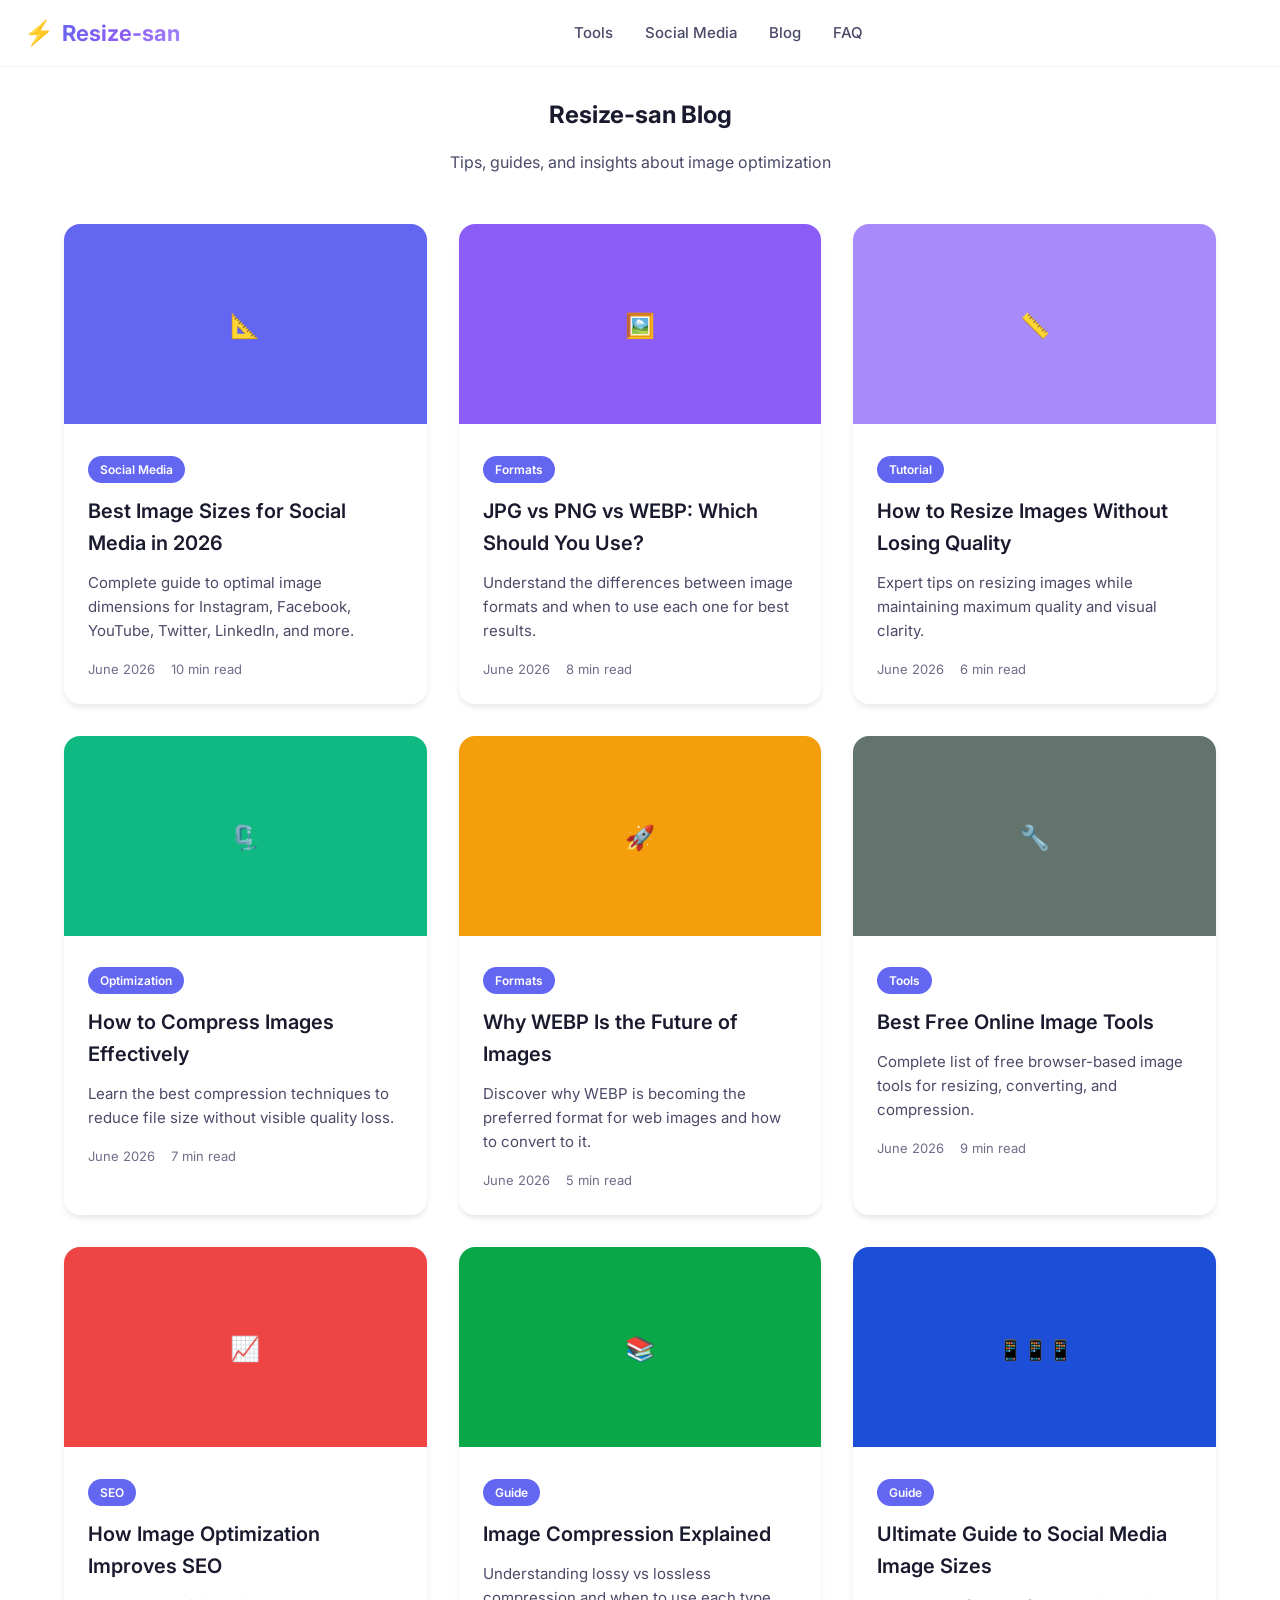
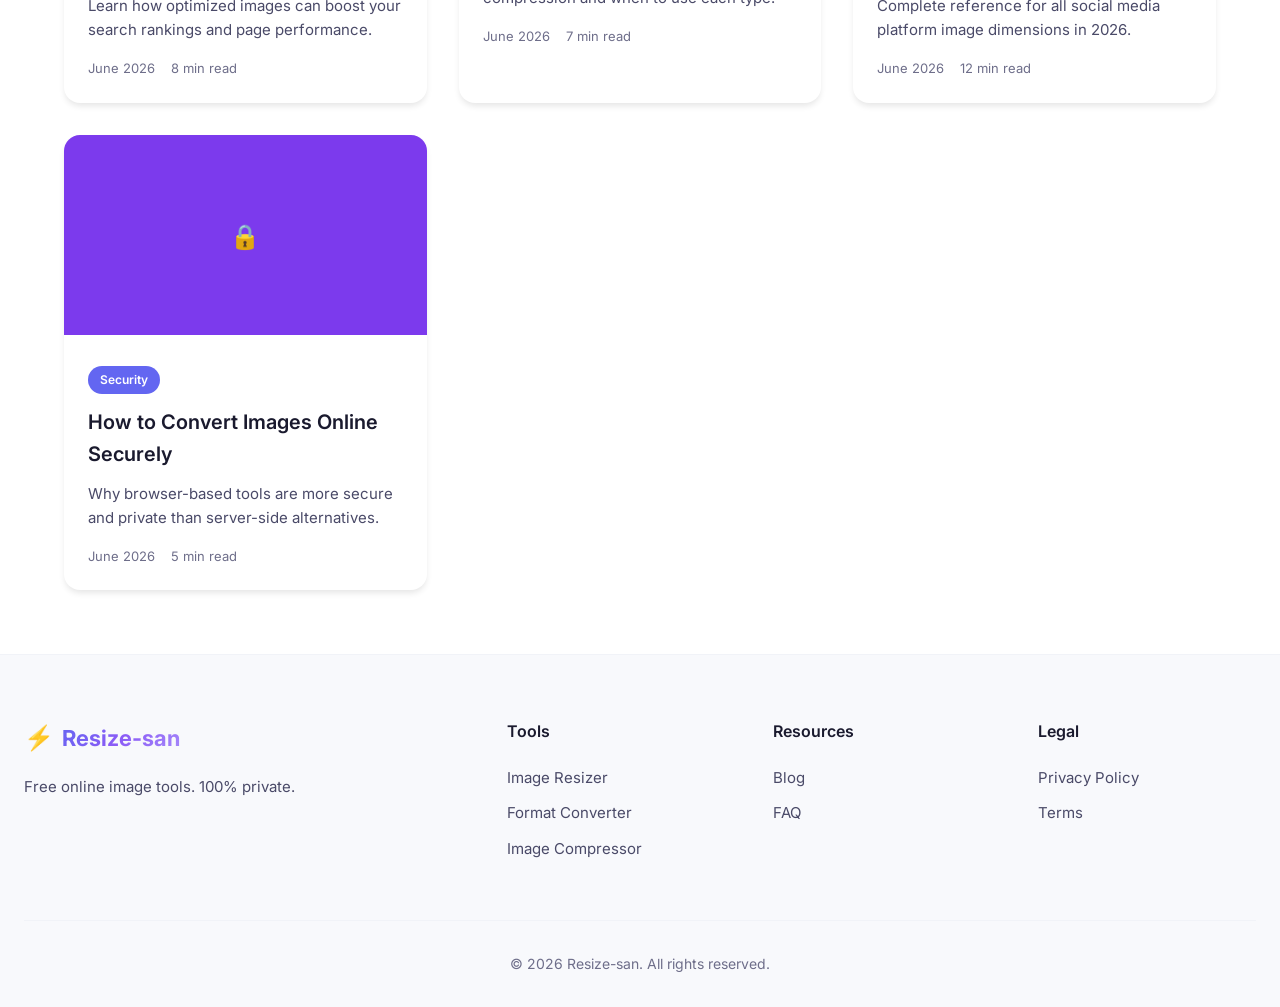
==== blog/index.html @ 89a2bc6f "Initial commit - Resize-san v1.0 Free browser-based image resizer, converter, and compressor. 100% p" ====
<!DOCTYPE html>
<html lang="en">
<head>
    <meta charset="UTF-8">
    <meta name="viewport" content="width=device-width, initial-scale=1.0">
    <meta name="description" content="Resize-san Blog - Tips, guides, and insights about image optimization, resizing, and compression.">
    <meta name="keywords" content="image resizer, image optimization, image compression, social media sizes, image formats">
    <title>Blog - Resize-san</title>
    <link rel="canonical" href="https://resize-san.github.io/blog/">
    <link rel="preconnect" href="https://fonts.googleapis.com">
    <link rel="preconnect" href="https://fonts.gstatic.com" crossorigin>
    <link href="https://fonts.googleapis.com/css2?family=Inter:wght@300;400;500;600;700&family=Space+Grotesk:wght@400;500;600;700&display=swap" rel="stylesheet">
    <link rel="stylesheet" href="../css/styles.css">
    <style>
        .blog-header { padding: 6rem 0 3rem; text-align: center; }
        .blog-grid { display: grid; grid-template-columns: repeat(auto-fit, minmax(300px, 1fr)); gap: 2rem; max-width: 1200px; margin: 0 auto; padding: 0 1.5rem 4rem; }
        .blog-card { background: var(--bg-card); border-radius: var(--radius-lg); overflow: hidden; box-shadow: var(--shadow-md); transition: transform var(--transition-normal); }
        .blog-card:hover { transform: translateY(-8px); }
        .blog-card-image { width: 100%; height: 200px; object-fit: cover; }
        .blog-card-content { padding: 1.5rem; }
        .blog-card-category { display: inline-block; padding: 0.25rem 0.75rem; font-size: 0.75rem; font-weight: 600; background: var(--accent-primary); color: white; border-radius: var(--radius-xl); margin-bottom: 0.75rem; }
        .blog-card h3 { font-size: 1.25rem; font-weight: 600; margin-bottom: 0.75rem; }
        .blog-card p { color: var(--text-secondary); font-size: 0.9375rem; line-height: 1.6; }
        .blog-card-meta { display: flex; gap: 1rem; font-size: 0.8125rem; color: var(--text-tertiary); margin-top: 1rem; }
    </style>
</head>
<body>
    <header class="header" id="header">
        <div class="header-container">
            <a href="../" class="logo">
                <span class="logo-icon">⚡</span>
                <span class="logo-text">Resize-san</span>
            </a>
            <nav class="nav" id="nav">
                <ul class="nav-list">
                    <li><a href="../#tools" class="nav-link">Tools</a></li>
                    <li><a href="../#social-presets" class="nav-link">Social Media</a></li>
                    <li><a href="../blog/" class="nav-link">Blog</a></li>
                    <li><a href="../faq/" class="nav-link">FAQ</a></li>
                </ul>
            </nav>
            <div class="header-actions">
                <button class="mobile-menu-btn" id="mobileMenuBtn"><span></span><span></span><span></span></button>
            </div>
        </div>
    </header>

    <main>
        <section class="blog-header">
            <div class="section-container">
                <h1>Resize-san Blog</h1>
                <p style="color: var(--text-secondary); margin-top: 1rem;">Tips, guides, and insights about image optimization</p>
            </div>
        </section>

        <div class="blog-grid">
            <article class="blog-card">
                <img src="data:image/svg+xml,%3Csvg xmlns='http://www.w3.org/2000/svg' viewBox='0 0 400 200'%3E%3Crect fill='%236366f1' width='400' height='200'/%3E%3Ctext fill='white' font-family='sans-serif' font-size='24' x='50%25' y='55%25' text-anchor='middle'%3E📐%3C/text%3E%3C/svg%3E" alt="Social Media Sizes" class="blog-card-image">
                <div class="blog-card-content">
                    <span class="blog-card-category">Social Media</span>
                    <h3>Best Image Sizes for Social Media in 2026</h3>
                    <p>Complete guide to optimal image dimensions for Instagram, Facebook, YouTube, Twitter, LinkedIn, and more.</p>
                    <div class="blog-card-meta">
                        <span>June 2026</span>
                        <span>10 min read</span>
                    </div>
                </div>
            </article>

            <article class="blog-card">
                <img src="data:image/svg+xml,%3Csvg xmlns='http://www.w3.org/2000/svg' viewBox='0 0 400 200'%3E%3Crect fill='%238b5cf6' width='400' height='200'/%3E%3Ctext fill='white' font-family='sans-serif' font-size='24' x='50%25' y='55%25' text-anchor='middle'%3E🖼️%3C/text%3E%3C/svg%3E" alt="Image Formats" class="blog-card-image">
                <div class="blog-card-content">
                    <span class="blog-card-category">Formats</span>
                    <h3>JPG vs PNG vs WEBP: Which Should You Use?</h3>
                    <p>Understand the differences between image formats and when to use each one for best results.</p>
                    <div class="blog-card-meta">
                        <span>June 2026</span>
                        <span>8 min read</span>
                    </div>
                </div>
            </article>

            <article class="blog-card">
                <img src="data:image/svg+xml,%3Csvg xmlns='http://www.w3.org/2000/svg' viewBox='0 0 400 200'%3E%3Crect fill='%23a78bfa' width='400' height='200'/%3E%3Ctext fill='white' font-family='sans-serif' font-size='24' x='50%25' y='55%25' text-anchor='middle'%3E📏%3C/text%3E%3C/svg%3E" alt="Resize Images" class="blog-card-image">
                <div class="blog-card-content">
                    <span class="blog-card-category">Tutorial</span>
                    <h3>How to Resize Images Without Losing Quality</h3>
                    <p>Expert tips on resizing images while maintaining maximum quality and visual clarity.</p>
                    <div class="blog-card-meta">
                        <span>June 2026</span>
                        <span>6 min read</span>
                    </div>
                </div>
            </article>

            <article class="blog-card">
                <img src="data:image/svg+xml,%3Csvg xmlns='http://www.w3.org/2000/svg' viewBox='0 0 400 200'%3E%3Crect fill='%2310b981' width='400' height='200'/%3E%3Ctext fill='white' font-family='sans-serif' font-size='24' x='50%25' y='55%25' text-anchor='middle'%3E🗜️%3C/text%3E%3C/svg%3E" alt="Compress Images" class="blog-card-image">
                <div class="blog-card-content">
                    <span class="blog-card-category">Optimization</span>
                    <h3>How to Compress Images Effectively</h3>
                    <p>Learn the best compression techniques to reduce file size without visible quality loss.</p>
                    <div class="blog-card-meta">
                        <span>June 2026</span>
                        <span>7 min read</span>
                    </div>
                </div>
            </article>

            <article class="blog-card">
                <img src="data:image/svg+xml,%3Csvg xmlns='http://www.w3.org/2000/svg' viewBox='0 0 400 200'%3E%3Crect fill='%23f59e0b' width='400' height='200'/%3E%3Ctext fill='white' font-family='sans-serif' font-size='24' x='50%25' y='55%25' text-anchor='middle'%3E🚀%3C/text%3E%3C/svg%3E" alt="WEBP Format" class="blog-card-image">
                <div class="blog-card-content">
                    <span class="blog-card-category">Formats</span>
                    <h3>Why WEBP Is the Future of Images</h3>
                    <p>Discover why WEBP is becoming the preferred format for web images and how to convert to it.</p>
                    <div class="blog-card-meta">
                        <span>June 2026</span>
                        <span>5 min read</span>
                    </div>
                </div>
            </article>

            <article class="blog-card">
                <img src="data:image/svg+xml,%3Csvg xmlns='http://www.w3.org/2000/svg' viewBox='0 0 400 200'%3E%3Crect fill='%2363746f' width='400' height='200'/%3E%3Ctext fill='white' font-family='sans-serif' font-size='24' x='50%25' y='55%25' text-anchor='middle'%3E🔧%3C/text%3E%3C/svg%3E" alt="Online Tools" class="blog-card-image">
                <div class="blog-card-content">
                    <span class="blog-card-category">Tools</span>
                    <h3>Best Free Online Image Tools</h3>
                    <p>Complete list of free browser-based image tools for resizing, converting, and compression.</p>
                    <div class="blog-card-meta">
                        <span>June 2026</span>
                        <span>9 min read</span>
                    </div>
                </div>
            </article>

            <article class="blog-card">
                <img src="data:image/svg+xml,%3Csvg xmlns='http://www.w3.org/2000/svg' viewBox='0 0 400 200'%3E%3Crect fill='%23ef4444' width='400' height='200'/%3E%3Ctext fill='white' font-family='sans-serif' font-size='24' x='50%25' y='55%25' text-anchor='middle'%3E📈%3C/text%3E%3C/svg%3E" alt="SEO" class="blog-card-image">
                <div class="blog-card-content">
                    <span class="blog-card-category">SEO</span>
                    <h3>How Image Optimization Improves SEO</h3>
                    <p>Learn how optimized images can boost your search rankings and page performance.</p>
                    <div class="blog-card-meta">
                        <span>June 2026</span>
                        <span>8 min read</span>
                    </div>
                </div>
            </article>

            <article class="blog-card">
                <img src="data:image/svg+xml,%3Csvg xmlns='http://www.w3.org/2000/svg' viewBox='0 0 400 200'%3E%3Crect fill='%230aa749' width='400' height='200'/%3E%3Ctext fill='white' font-family='sans-serif' font-size='24' x='50%25' y='55%25' text-anchor='middle'%3E📚%3C/text%3E%3C/svg%3E" alt="Compression" class="blog-card-image">
                <div class="blog-card-content">
                    <span class="blog-card-category">Guide</span>
                    <h3>Image Compression Explained</h3>
                    <p>Understanding lossy vs lossless compression and when to use each type.</p>
                    <div class="blog-card-meta">
                        <span>June 2026</span>
                        <span>7 min read</span>
                    </div>
                </div>
            </article>

            <article class="blog-card">
                <img src="data:image/svg+xml,%3Csvg xmlns='http://www.w3.org/2000/svg' viewBox='0 0 400 200'%3E%3Crect fill='%231d4ed8' width='400' height='200'/%3E%3Ctext fill='white' font-family='sans-serif' font-size='20' x='50%25' y='55%25' text-anchor='middle'%3E📱📱📱%3C/text%3E%3C/svg%3E" alt="Social Media" class="blog-card-image">
                <div class="blog-card-content">
                    <span class="blog-card-category">Guide</span>
                    <h3>Ultimate Guide to Social Media Image Sizes</h3>
                    <p>Complete reference for all social media platform image dimensions in 2026.</p>
                    <div class="blog-card-meta">
                        <span>June 2026</span>
                        <span>12 min read</span>
                    </div>
                </div>
            </article>

            <article class="blog-card">
                <img src="data:image/svg+xml,%3Csvg xmlns='http://www.w3.org/2000/svg' viewBox='0 0 400 200'%3E%3Crect fill='%237c3aed' width='400' height='200'/%3E%3Ctext fill='white' font-family='sans-serif' font-size='24' x='50%25' y='55%25' text-anchor='middle'%3E🔒%3C/text%3E%3C/svg%3E" alt="Online Security" class="blog-card-image">
                <div class="blog-card-content">
                    <span class="blog-card-category">Security</span>
                    <h3>How to Convert Images Online Securely</h3>
                    <p>Why browser-based tools are more secure and private than server-side alternatives.</p>
                    <div class="blog-card-meta">
                        <span>June 2026</span>
                        <span>5 min read</span>
                    </div>
                </div>
            </article>
        </div>
    </main>

    <footer class="footer">
        <div class="footer-container">
            <div class="footer-grid">
                <div class="footer-brand">
                    <a href="../" class="logo"><span class="logo-icon">⚡</span><span class="logo-text">Resize-san</span></a>
                    <p>Free online image tools. 100% private.</p>
                </div>
                <div class="footer-links">
                    <h4>Tools</h4>
                    <ul>
                        <li><a href="../#tools">Image Resizer</a></li>
                        <li><a href="../#tools">Format Converter</a></li>
                        <li><a href="../#tools">Image Compressor</a></li>
                    </ul>
                </div>
                <div class="footer-links">
                    <h4>Resources</h4>
                    <ul>
                        <li><a href="../blog/">Blog</a></li>
                        <li><a href="../faq/">FAQ</a></li>
                    </ul>
                </div>
                <div class="footer-links">
                    <h4>Legal</h4>
                    <ul>
                        <li><a href="#">Privacy Policy</a></li>
                        <li><a href="#">Terms</a></li>
                    </ul>
                </div>
            </div>
            <div class="footer-bottom">
                <p>&copy; 2026 Resize-san. All rights reserved.</p>
            </div>
        </div>
    </footer>

    <script src="../js/app.js"></script>
</body>
</html>
---- css/styles.css ----
/* =====================================================
   Resize-san - Premium CSS Styles
   ===================================================== */

/* CSS Custom Properties */
:root {
    /* Colors - Light Mode */
    --bg-primary: #ffffff;
    --bg-secondary: #f8f9fc;
    --bg-tertiary: #f1f3f8;
    --bg-card: #ffffff;
    --bg-glass: rgba(255, 255, 255, 0.85);
    --text-primary: #1a1a2e;
    --text-secondary: #4a4a68;
    --text-tertiary: #6e6e8a;
    --accent-primary: #6366f1;
    --accent-secondary: #8b5cf6;
    --accent-tertiary: #a78bfa;
    --accent-gradient: linear-gradient(135deg, #6366f1 0%, #8b5cf6 50%, #a78bfa 100%);
    --success: #10b981;
    --warning: #f59e0b;
    --error: #ef4444;
    --border-color: #e5e7eb;
    --border-light: #f1f3f8;
    --shadow-sm: 0 1px 2px rgba(0, 0, 0, 0.05);
    --shadow-md: 0 4px 6px -1px rgba(0, 0, 0, 0.1);
    --shadow-lg: 0 10px 15px -3px rgba(0, 0, 0, 0.1);
    --shadow-xl: 0 20px 25px -5px rgba(0, 0, 0, 0.1);
    --shadow-glow: 0 0 40px rgba(99, 102, 241, 0.3);
    --radius-sm: 6px;
    --radius-md: 10px;
    --radius-lg: 16px;
    --radius-xl: 24px;
    --transition-fast: 0.15s ease;
    --transition-normal: 0.3s ease;
    --transition-slow: 0.5s ease;
}

/* Dark Mode */
[data-theme="dark"] {
    --bg-primary: #0a0a0f;
    --bg-secondary: #12121a;
    --bg-tertiary: #1a1a24;
    --bg-card: #16161f;
    --bg-glass: rgba(22, 22, 31, 0.9);
    --text-primary: #f1f1f7;
    --text-secondary: #a1a1b8;
    --text-tertiary: #6e6e8a;
    --border-color: #2a2a3a;
    --border-light: #1a1a24;
    --shadow-sm: 0 1px 2px rgba(0, 0, 0, 0.3);
    --shadow-md: 0 4px 6px -1px rgba(0, 0, 0, 0.4);
    --shadow-lg: 0 10px 15px -3px rgba(0, 0, 0, 0.5);
}

/* Reset & Base */
*, *::before, *::after {
    box-sizing: border-box;
    margin: 0;
    padding: 0;
}

html {
    scroll-behavior: smooth;
}

body {
    font-family: 'Inter', -apple-system, BlinkMacSystemFont, 'Segoe UI', sans-serif;
    background: var(--bg-primary);
    color: var(--text-primary);
    line-height: 1.6;
    font-size: 16px;
    -webkit-font-smoothing: antialiased;
    -moz-osx-font-smoothing: grayscale;
    overflow-x: hidden;
}

a {
    color: var(--accent-primary);
    text-decoration: none;
    transition: color var(--transition-fast);
}

a:hover {
    color: var(--accent-secondary);
}

img {
    max-width: 100%;
    height: auto;
}

button {
    font-family: inherit;
    cursor: pointer;
    border: none;
    background: none;
}

/* =====================================================
   Header & Navigation
   ===================================================== */

.header {
    position: fixed;
    top: 0;
    left: 0;
    right: 0;
    z-index: 1000;
    background: var(--bg-glass);
    backdrop-filter: blur(20px);
    -webkit-backdrop-filter: blur(20px);
    border-bottom: 1px solid var(--border-light);
    transition: all var(--transition-normal);
}

.header.scrolled {
    background: var(--bg-primary);
    box-shadow: var(--shadow-md);
}

.header-container {
    max-width: 1280px;
    margin: 0 auto;
    padding: 0.875rem 1.5rem;
    display: flex;
    align-items: center;
    justify-content: space-between;
    gap: 2rem;
}

.logo {
    display: flex;
    align-items: center;
    gap: 0.5rem;
    font-weight: 700;
    font-size: 1.375rem;
    color: var(--text-primary);
    text-decoration: none;
}

.logo-icon {
    font-size: 1.5rem;
}

.logo-text {
    background: var(--accent-gradient);
    -webkit-background-clip: text;
    -webkit-text-fill-color: transparent;
    background-clip: text;
}

.nav-list {
    display: flex;
    gap: 2rem;
    list-style: none;
}

.nav-link {
    color: var(--text-secondary);
    font-weight: 500;
    font-size: 0.9375rem;
    padding: 0.5rem 0;
    position: relative;
    transition: color var(--transition-fast);
}

.nav-link::after {
    content: '';
    position: absolute;
    bottom: 0;
    left: 0;
    width: 0;
    height: 2px;
    background: var(--accent-gradient);
    transition: width var(--transition-normal);
}

.nav-link:hover {
    color: var(--text-primary);
}

.nav-link:hover::after {
    width: 100%;
}

.header-actions {
    display: flex;
    align-items: center;
    gap: 0.75rem;
}

.theme-toggle {
    width: 40px;
    height: 40px;
    border-radius: var(--radius-md);
    background: var(--bg-tertiary);
    display: flex;
    align-items: center;
    justify-content: center;
    font-size: 1.125rem;
    transition: all var(--transition-fast);
}

.theme-toggle:hover {
    background: var(--bg-secondary);
    transform: rotate(15deg);
}

.mobile-menu-btn {
    display: none;
    flex-direction: column;
    gap: 5px;
    width: 40px;
    height: 40px;
    background: var(--bg-tertiary);
    border-radius: var(--radius-md);
    padding: 10px;
}

.mobile-menu-btn span {
    display: block;
    width: 100%;
    height: 2px;
    background: var(--text-primary);
    border-radius: 2px;
    transition: all var(--transition-fast);
}

.mobile-menu-btn.active span:nth-child(1) {
    transform: rotate(45deg) translate(5px, 5px);
}

.mobile-menu-btn.active span:nth-child(2) {
    opacity: 0;
}

.mobile-menu-btn.active span:nth-child(3) {
    transform: rotate(-45deg) translate(5px, -5px);
}

/* =====================================================
   Hero Section
   ===================================================== */

.hero {
    position: relative;
    min-height: 100vh;
    display: flex;
    align-items: center;
    justify-content: center;
    padding: 7rem 1.5rem 4rem;
    overflow: hidden;
}

.hero-bg {
    position: absolute;
    inset: 0;
    z-index: -1;
}

.hero-gradient {
    position: absolute;
    inset: 0;
    background:
        radial-gradient(ellipse 80% 50% at 50% -20%, rgba(99, 102, 241, 0.15) 0%, transparent 50%),
        radial-gradient(ellipse 60% 40% at 80% 60%, rgba(139, 92, 246, 0.1) 0%, transparent 40%),
        radial-gradient(ellipse 50% 30% at 20% 80%, rgba(167, 139, 250, 0.08) 0%, transparent 30%);
}

.hero-pattern {
    position: absolute;
    inset: 0;
    background-image:
        radial-gradient(circle at 1px 1px, var(--border-color) 1px, transparent 1px);
    background-size: 40px 40px;
    opacity: 0.5;
}

.hero-content {
    max-width: 800px;
    text-align: center;
}

.hero-title {
    font-family: 'Space Grotesk', sans-serif;
    font-size: clamp(2.5rem, 6vw, 4rem);
    font-weight: 700;
    line-height: 1.1;
    margin-bottom: 1.5rem;
    letter-spacing: -0.02em;
}

.gradient-text {
    background: var(--accent-gradient);
    -webkit-background-clip: text;
    -webkit-text-fill-color: transparent;
    background-clip: text;
}

.hero-subtitle {
    font-size: 1.25rem;
    color: var(--text-secondary);
    margin-bottom: 2.5rem;
    max-width: 600px;
    margin-left: auto;
    margin-right: auto;
}

.hero-stats {
    display: flex;
    justify-content: center;
    gap: 3rem;
    margin-bottom: 2rem;
}

.stat-item {
    display: flex;
    flex-direction: column;
    align-items: center;
}

.stat-number {
    font-family: 'Space Grotesk', sans-serif;
    font-size: 1.75rem;
    font-weight: 700;
    color: var(--accent-primary);
}

.stat-label {
    font-size: 0.875rem;
    color: var(--text-tertiary);
}

.trust-signals {
    display: flex;
    justify-content: center;
    gap: 1.5rem;
    flex-wrap: wrap;
}

.trust-item {
    display: flex;
    align-items: center;
    gap: 0.375rem;
    font-size: 0.875rem;
    color: var(--text-secondary);
    padding: 0.5rem 1rem;
    background: var(--bg-secondary);
    border-radius: var(--radius-xl);
    border: 1px solid var(--border-light);
}

/* =====================================================
   Ad Containers
   ===================================================== */

.ad-container {
    max-width: 1280px;
    margin: 0 auto;
    padding: 1rem 1.5rem;
    text-align: center;
}

.ad-banner {
    min-height: 90px;
    background: var(--bg-secondary);
    border-radius: var(--radius-md);
}

/* =====================================================
   Sections
   ===================================================== */

.section-container {
    max-width: 1280px;
    margin: 0 auto;
    padding: 0 1.5rem;
}

.section-header {
    text-align: center;
    margin-bottom: 3rem;
}

.section-title {
    font-family: 'Space Grotesk', sans-serif;
    font-size: clamp(1.75rem, 4vw, 2.5rem);
    font-weight: 700;
    margin-bottom: 0.75rem;
    letter-spacing: -0.02em;
}

.section-subtitle {
    font-size: 1.125rem;
    color: var(--text-secondary);
}

/* =====================================================
   Tools Section
   ===================================================== */

.tools-section {
    padding: 5rem 0;
    background: var(--bg-secondary);
}

.tools-tabs {
    display: flex;
    justify-content: center;
    gap: 0.5rem;
    margin-bottom: 2rem;
    padding: 0.25rem;
    background: var(--bg-tertiary);
    border-radius: var(--radius-lg);
    width: fit-content;
    margin-left: auto;
    margin-right: auto;
}

.tab-btn {
    padding: 0.75rem 1.5rem;
    font-weight: 500;
    font-size: 0.9375rem;
    color: var(--text-secondary);
    border-radius: var(--radius-md);
    transition: all var(--transition-fast);
}

.tab-btn:hover {
    color: var(--text-primary);
}

.tab-btn.active {
    background: var(--bg-primary);
    color: var(--text-primary);
    box-shadow: var(--shadow-sm);
}

.tool-panel {
    display: none;
    background: var(--bg-card);
    border-radius: var(--radius-xl);
    padding: 2rem;
    box-shadow: var(--shadow-lg);
    animation: fadeIn 0.3s ease;
}

.tool-panel.active {
    display: block;
}

@keyframes fadeIn {
    from { opacity: 0; transform: translateY(10px); }
    to { opacity: 1; transform: translateY(0); }
}

/* Upload Area */
.upload-area {
    border: 2px dashed var(--border-color);
    border-radius: var(--radius-lg);
    padding: 3rem;
    text-align: center;
    cursor: pointer;
    transition: all var(--transition-normal);
    margin-bottom: 2rem;
    background: var(--bg-secondary);
}

.upload-area:hover {
    border-color: var(--accent-primary);
    background: var(--bg-tertiary);
}

.upload-area.dragover {
    border-color: var(--accent-primary);
    background: rgba(99, 102, 241, 0.05);
    transform: scale(1.01);
}

.upload-icon {
    font-size: 3rem;
    margin-bottom: 1rem;
}

.upload-area h3 {
    font-size: 1.25rem;
    font-weight: 600;
    margin-bottom: 0.5rem;
}

.upload-area p {
    color: var(--text-tertiary);
    font-size: 0.9375rem;
}

/* Options */
.resize-options,
.convert-options,
.compress-options {
    display: grid;
    grid-template-columns: repeat(auto-fit, minmax(200px, 1fr));
    gap: 1.5rem;
    margin-bottom: 2rem;
}

.option-group {
    display: flex;
    flex-direction: column;
    gap: 0.75rem;
}

.option-group label {
    font-weight: 500;
    font-size: 0.9375rem;
    color: var(--text-secondary);
}

.btn-group {
    display: flex;
    gap: 0.375rem;
    background: var(--bg-tertiary);
    border-radius: var(--radius-md);
    padding: 0.25rem;
}

.option-btn {
    padding: 0.625rem 1rem;
    font-weight: 500;
    font-size: 0.875rem;
    color: var(--text-secondary);
    border-radius: var(--radius-sm);
    transition: all var(--transition-fast);
}

.option-btn:hover {
    color: var(--text-primary);
}

.option-btn.active {
    background: var(--bg-primary);
    color: var(--text-primary);
    box-shadow: var(--shadow-sm);
}

.dimension-inputs {
    display: flex;
    gap: 1rem;
}

.input-wrapper {
    display: flex;
    flex-direction: column;
    gap: 0.375rem;
    flex: 1;
}

.input-wrapper label {
    font-size: 0.8125rem;
    font-weight: 500;
}

.input-wrapper input {
    width: 100%;
    padding: 0.625rem 0.875rem;
    border: 1px solid var(--border-color);
    border-radius: var(--radius-md);
    font-size: 1rem;
    background: var(--bg-primary);
    color: var(--text-primary);
    transition: all var(--transition-fast);
}

.input-wrapper input:focus {
    outline: none;
    border-color: var(--accent-primary);
    box-shadow: 0 0 0 3px rgba(99, 102, 241, 0.15);
}

.input-wrapper .unit {
    font-size: 0.875rem;
    color: var(--text-tertiary);
}

.percentage-input {
    display: none;
}

.percentage-input.visible {
    display: flex;
}

.checkbox-label {
    display: flex;
    align-items: center;
    gap: 0.625rem;
    cursor: pointer;
    user-select: none;
}

.checkbox-label input {
    display: none;
}

.checkmark {
    width: 20px;
    height: 20px;
    border: 2px solid var(--border-color);
    border-radius: var(--radius-sm);
    display: flex;
    align-items: center;
    justify-content: center;
    transition: all var(--transition-fast);
}

.checkbox-label input:checked + .checkmark {
    background: var(--accent-primary);
    border-color: var(--accent-primary);
}

.checkbox-label input:checked + .checkmark::after {
    content: '✓';
    color: white;
    font-size: 0.75rem;
    font-weight: 700;
}

/* Range Slider */
input[type="range"] {
    -webkit-appearance: none;
    width: 100%;
    height: 6px;
    border-radius: 3px;
    background: var(--bg-tertiary);
    outline: none;
}

input[type="range"]::-webkit-slider-thumb {
    -webkit-appearance: none;
    width: 20px;
    height: 20px;
    border-radius: 50%;
    background: var(--accent-primary);
    cursor: pointer;
    box-shadow: var(--shadow-md);
    transition: transform var(--transition-fast);
}

input[type="range"]::-webkit-slider-thumb:hover {
    transform: scale(1.1);
}

input[type="range"]::-moz-range-thumb {
    width: 20px;
    height: 20px;
    border: none;
    border-radius: 50%;
    background: var(--accent-primary);
    cursor: pointer;
}

/* Select */
select {
    width: 100%;
    padding: 0.625rem 0.875rem;
    border: 1px solid var(--border-color);
    border-radius: var(--radius-md);
    font-size: 1rem;
    background: var(--bg-primary);
    color: var(--text-primary);
    cursor: pointer;
    transition: all var(--transition-fast);
}

select:focus {
    outline: none;
    border-color: var(--accent-primary);
    box-shadow: 0 0 0 3px rgba(99, 102, 241, 0.15);
}

/* Compression Labels */
.compression-labels {
    display: flex;
    justify-content: space-between;
    font-size: 0.75rem;
    color: var(--text-tertiary);
}

/* Preview Section */
.preview-section {
    display: none;
    flex-direction: column;
    gap: 1rem;
    margin-bottom: 2rem;
}

.preview-section.active {
    display: flex;
}

.preview-grid {
    display: grid;
    grid-template-columns: repeat(auto-fill, minmax(200px, 1fr));
    gap: 1rem;
    max-height: 400px;
    overflow-y: auto;
    padding: 1rem;
    background: var(--bg-secondary);
    border-radius: var(--radius-lg);
}

.preview-item {
    position: relative;
    background: var(--bg-card);
    border-radius: var(--radius-md);
    overflow: hidden;
    box-shadow: var(--shadow-sm);
    transition: transform var(--transition-fast);
}

.preview-item:hover {
    transform: translateY(-4px);
}

.preview-image {
    width: 100%;
    aspect-ratio: 4/3;
    object-fit: cover;
    display: block;
}

.preview-info {
    padding: 0.75rem;
    font-size: 0.8125rem;
}

.preview-name {
    font-weight: 500;
    white-space: nowrap;
    overflow: hidden;
    text-overflow: ellipsis;
    margin-bottom: 0.25rem;
}

.preview-dimensions {
    color: var(--text-tertiary);
    margin-bottom: 0.25rem;
}

.preview-size {
    color: var(--text-secondary);
}

.preview-original {
    color: var(--success);
}

.preview-download {
    position: absolute;
    top: 0.5rem;
    right: 0.5rem;
    width: 32px;
    height: 32px;
    background: var(--accent-primary);
    color: white;
    border-radius: var(--radius-sm);
    display: flex;
    align-items: center;
    justify-content: center;
    font-size: 0.875rem;
    opacity: 0;
    transition: opacity var(--transition-fast);
}

.preview-item:hover .preview-download {
    opacity: 1;
}

/* Action Buttons */
.action-buttons {
    display: flex;
    gap: 1rem;
    justify-content: center;
}

.btn {
    padding: 0.875rem 1.75rem;
    font-size: 1rem;
    font-weight: 600;
    border-radius: var(--radius-md);
    transition: all var(--transition-fast);
}

.btn:disabled {
    opacity: 0.5;
    cursor: not-allowed;
}

.btn-primary {
    background: var(--accent-gradient);
    color: white;
    box-shadow: var(--shadow-md);
}

.btn-primary:hover:not(:disabled) {
    transform: translateY(-2px);
    box-shadow: var(--shadow-lg), var(--shadow-glow);
}

.btn-secondary {
    background: var(--bg-tertiary);
    color: var(--text-primary);
}

.btn-secondary:hover:not(:disabled) {
    background: var(--bg-secondary);
    transform: translateY(-2px);
}

/* =====================================================
   Social Presets Section
   ===================================================== */

.social-presets {
    padding: 5rem 0;
}

.presets-grid {
    display: grid;
    grid-template-columns: repeat(auto-fit, minmax(280px, 1fr));
    gap: 1.5rem;
    margin-bottom: 2rem;
}

.preset-category {
    background: var(--bg-card);
    border-radius: var(--radius-lg);
    padding: 1.5rem;
    box-shadow: var(--shadow-md);
    transition: transform var(--transition-fast);
}

.preset-category:hover {
    transform: translateY(-4px);
}

.preset-category h3 {
    font-size: 1rem;
    font-weight: 600;
    margin-bottom: 1rem;
    color: var(--accent-primary);
}

.preset-buttons {
    display: flex;
    flex-wrap: wrap;
    gap: 0.5rem;
}

.preset-btn {
    padding: 0.5rem 0.875rem;
    font-size: 0.8125rem;
    font-weight: 500;
    background: var(--bg-secondary);
    color: var(--text-secondary);
    border-radius: var(--radius-md);
    transition: all var(--transition-fast);
    border: 1px solid var(--border-light);
}

.preset-btn:hover {
    background: var(--accent-primary);
    color: white;
    border-color: var(--accent-primary);
}

.preset-action {
    text-align: center;
    padding: 1.5rem;
    background: var(--bg-secondary);
    border-radius: var(--radius-lg);
}

.preset-action p {
    margin-bottom: 1rem;
    color: var(--text-secondary);
}

/* =====================================================
   How It Works Section
   ===================================================== */

.how-it-works {
    padding: 5rem 0;
    background: var(--bg-secondary);
}

.steps-grid {
    display: grid;
    grid-template-columns: repeat(auto-fit, minmax(280px, 1fr));
    gap: 2rem;
}

.step-card {
    text-align: center;
    padding: 2rem;
    background: var(--bg-card);
    border-radius: var(--radius-xl);
    box-shadow: var(--shadow-lg);
    position: relative;
    transition: transform var(--transition-normal);
}

.step-card:hover {
    transform: translateY(-8px);
}

.step-number {
    position: absolute;
    top: -1rem;
    left: 50%;
    transform: translateX(-50%);
    width: 2.5rem;
    height: 2.5rem;
    background: var(--accent-gradient);
    color: white;
    font-weight: 700;
    font-size: 1.125rem;
    border-radius: 50%;
    display: flex;
    align-items: center;
    justify-content: center;
}

.step-icon {
    font-size: 3rem;
    margin-bottom: 1rem;
}

.step-card h3 {
    font-size: 1.25rem;
    font-weight: 600;
    margin-bottom: 0.5rem;
}

.step-card p {
    color: var(--text-secondary);
    font-size: 0.9375rem;
}

/* =====================================================
   FAQ Section
   ===================================================== */

.faq-section {
    padding: 5rem 0;
}

.faq-list {
    max-width: 800px;
    margin: 0 auto;
}

.faq-item {
    background: var(--bg-card);
    border-radius: var(--radius-lg);
    margin-bottom: 1rem;
    overflow: hidden;
    box-shadow: var(--shadow-sm);
}

.faq-item summary {
    padding: 1.25rem 1.5rem;
    font-weight: 600;
    cursor: pointer;
    display: flex;
    justify-content: space-between;
    align-items: center;
    transition: background var(--transition-fast);
}

.faq-item summary:hover {
    background: var(--bg-secondary);
}

.faq-item summary::after {
    content: '+';
    font-size: 1.25rem;
    color: var(--text-tertiary);
    transition: transform var(--transition-fast);
}

.faq-item[open] summary::after {
    transform: rotate(45deg);
}

.faq-answer {
    padding: 0 1.5rem 1.5rem;
    color: var(--text-secondary);
    line-height: 1.7;
}

.faq-cta {
    text-align: center;
    margin-top: 2rem;
    color: var(--text-secondary);
}

/* =====================================================
   Newsletter Section
   ===================================================== */

.newsletter-section {
    padding: 5rem 0;
    background: var(--bg-secondary);
}

.newsletter-card {
    max-width: 500px;
    margin: 0 auto;
    text-align: center;
    padding: 3rem;
    background: var(--bg-card);
    border-radius: var(--radius-xl);
    box-shadow: var(--shadow-lg);
}

.newsletter-icon {
    font-size: 3rem;
    margin-bottom: 1rem;
}

.newsletter-card h3 {
    font-size: 1.5rem;
    font-weight: 700;
    margin-bottom: 0.5rem;
}

.newsletter-card p {
    color: var(--text-secondary);
    margin-bottom: 1.5rem;
}

.newsletter-form {
    display: flex;
    gap: 0.75rem;
}

.newsletter-form input {
    flex: 1;
    padding: 0.875rem 1rem;
    border: 1px solid var(--border-color);
    border-radius: var(--radius-md);
    font-size: 1rem;
    background: var(--bg-primary);
    color: var(--text-primary);
}

.newsletter-form input:focus {
    outline: none;
    border-color: var(--accent-primary);
    box-shadow: 0 0 0 3px rgba(99, 102, 241, 0.15);
}

/* =====================================================
   More Tools Section
   ===================================================== */

.more-tools {
    padding: 5rem 0;
}

.tools-preview-grid {
    display: grid;
    grid-template-columns: repeat(auto-fit, minmax(250px, 1fr));
    gap: 1.5rem;
}

.tool-preview-card {
    background: var(--bg-card);
    border-radius: var(--radius-lg);
    padding: 1.5rem;
    text-align: center;
    box-shadow: var(--shadow-md);
    transition: all var(--transition-normal);
    border: 1px solid var(--border-light);
}

.tool-preview-card:hover {
    transform: translateY(-4px);
    box-shadow: var(--shadow-lg);
}

.tool-icon {
    font-size: 2.5rem;
    margin-bottom: 1rem;
}

.tool-preview-card h3 {
    font-size: 1.125rem;
    font-weight: 600;
    margin-bottom: 0.5rem;
}

.tool-preview-card p {
    color: var(--text-secondary);
    font-size: 0.875rem;
    margin-bottom: 1rem;
}

.coming-soon {
    display: inline-block;
    padding: 0.375rem 0.875rem;
    font-size: 0.75rem;
    font-weight: 600;
    background: var(--bg-tertiary);
    color: var(--text-tertiary);
    border-radius: var(--radius-xl);
}

/* =====================================================
   Footer
   ===================================================== */

.footer {
    background: var(--bg-secondary);
    padding: 4rem 0 2rem;
    border-top: 1px solid var(--border-light);
}

.footer-container {
    max-width: 1280px;
    margin: 0 auto;
    padding: 0 1.5rem;
}

.footer-grid {
    display: grid;
    grid-template-columns: 2fr repeat(3, 1fr);
    gap: 3rem;
    margin-bottom: 3rem;
}

.footer-brand .logo {
    margin-bottom: 1rem;
}

.footer-brand p {
    color: var(--text-secondary);
    font-size: 0.9375rem;
    line-height: 1.7;
}

.footer-links h4 {
    font-size: 1rem;
    font-weight: 600;
    margin-bottom: 1.25rem;
}

.footer-links ul {
    list-style: none;
}

.footer-links li {
    margin-bottom: 0.625rem;
}

.footer-links a {
    color: var(--text-secondary);
    font-size: 0.9375rem;
    transition: color var(--transition-fast);
}

.footer-links a:hover {
    color: var(--accent-primary);
}

.footer-bottom {
    padding-top: 2rem;
    border-top: 1px solid var(--border-light);
    text-align: center;
}

.footer-bottom p {
    color: var(--text-tertiary);
    font-size: 0.875rem;
}

/* =====================================================
   Back to Top
   ===================================================== */

.back-to-top {
    position: fixed;
    bottom: 2rem;
    right: 2rem;
    width: 48px;
    height: 48px;
    background: var(--accent-gradient);
    color: white;
    font-size: 1.25rem;
    border-radius: 50%;
    box-shadow: var(--shadow-lg);
    opacity: 0;
    visibility: hidden;
    transition: all var(--transition-normal);
    z-index: 100;
}

.back-to-top.visible {
    opacity: 1;
    visibility: visible;
}

.back-to-top:hover {
    transform: translateY(-4px);
    box-shadow: var(--shadow-xl);
}

/* =====================================================
   Toast Notifications
   ===================================================== */

.toast-container {
    position: fixed;
    top: 1rem;
    right: 1rem;
    z-index: 2000;
    display: flex;
    flex-direction: column;
    gap: 0.75rem;
}

.toast {
    padding: 1rem 1.25rem;
    background: var(--bg-card);
    border-radius: var(--radius-md);
    box-shadow: var(--shadow-lg);
    display: flex;
    align-items: center;
    gap: 0.75rem;
    min-width: 280px;
    animation: slideIn 0.3s ease;
    border-left: 4px solid var(--accent-primary);
}

.toast.success {
    border-left-color: var(--success);
}

.toast.error {
    border-left-color: var(--error);
}

.toast.warning {
    border-left-color: var(--warning);
}

@keyframes slideIn {
    from { transform: translateX(100%); opacity: 0; }
    to { transform: translateX(0); opacity: 1; }
}

@keyframes slideOut {
    from { transform: translateX(0); opacity: 1; }
    to { transform: translateX(100%); opacity: 0; }
}

/* Loading Spinner */
.spinner {
    width: 20px;
    height: 20px;
    border: 2px solid var(--border-color);
    border-top-color: var(--accent-primary);
    border-radius: 50%;
    animation: spin 0.8s linear infinite;
}

@keyframes spin {
    to { transform: rotate(360deg); }
}

/* =====================================================
   Responsive Design
   ===================================================== */

@media (max-width: 1024px) {
    .footer-grid {
        grid-template-columns: repeat(2, 1fr);
    }

    .footer-brand {
        grid-column: span 2;
    }
}

@media (max-width: 768px) {
    .nav {
        position: fixed;
        top: 60px;
        left: 0;
        right: 0;
        background: var(--bg-primary);
        padding: 1rem;
        box-shadow: var(--shadow-lg);
        transform: translateY(-100%);
        opacity: 0;
        visibility: hidden;
        transition: all var(--transition-normal);
    }

    .nav.active {
        transform: translateY(0);
        opacity: 1;
        visibility: visible;
    }

    .nav-list {
        flex-direction: column;
        gap: 0;
    }

    .nav-link {
        display: block;
        padding: 0.75rem 0;
    }

    .mobile-menu-btn {
        display: flex;
    }

    .hero-title {
        font-size: 2rem;
    }

    .hero-stats {
        gap: 1.5rem;
    }

    .trust-signals {
        flex-direction: column;
        align-items: center;
    }

    .tools-tabs {
        width: 100%;
    }

    .tab-btn {
        flex: 1;
        text-align: center;
    }

    .dimension-inputs {
        flex-direction: column;
    }

    .action-buttons {
        flex-direction: column;
    }

    .btn {
        width: 100%;
    }

    .presets-grid {
        grid-template-columns: 1fr;
    }

    .footer-grid {
        grid-template-columns: 1fr;
        gap: 2rem;
    }

    .footer-brand {
        grid-column: span 1;
    }

    .newsletter-form {
        flex-direction: column;
    }
}

@media (max-width: 480px) {
    .header-container {
        padding: 0.75rem 1rem;
    }

    .logo {
        font-size: 1.125rem;
    }

    .hero {
        padding: 6rem 1rem 3rem;
    }

    .hero-title {
        font-size: 1.75rem;
    }

    .hero-subtitle {
        font-size: 1rem;
    }

    .hero-stats {
        flex-direction: column;
        gap: 1rem;
    }

    .section-container {
        padding: 0 1rem;
    }

    .tool-panel {
        padding: 1.5rem 1rem;
    }

    .upload-area {
        padding: 2rem 1rem;
    }

    .steps-grid {
        grid-template-columns: 1fr;
    }
}

/* =====================================================
   Animations
   ===================================================== */

@keyframes pulse {
    0%, 100% { transform: scale(1); }
    50% { transform: scale(1.05); }
}

@keyframes float {
    0%, 100% { transform: translateY(0); }
    50% { transform: translateY(-10px); }
}

/* Utility Classes */
.hidden {
    display: none !important;
}

.sr-only {
    position: absolute;
    width: 1px;
    height: 1px;
    padding: 0;
    margin: -1px;
    overflow: hidden;
    clip: rect(0, 0, 0, 0);
    white-space: nowrap;
    border: 0;
}
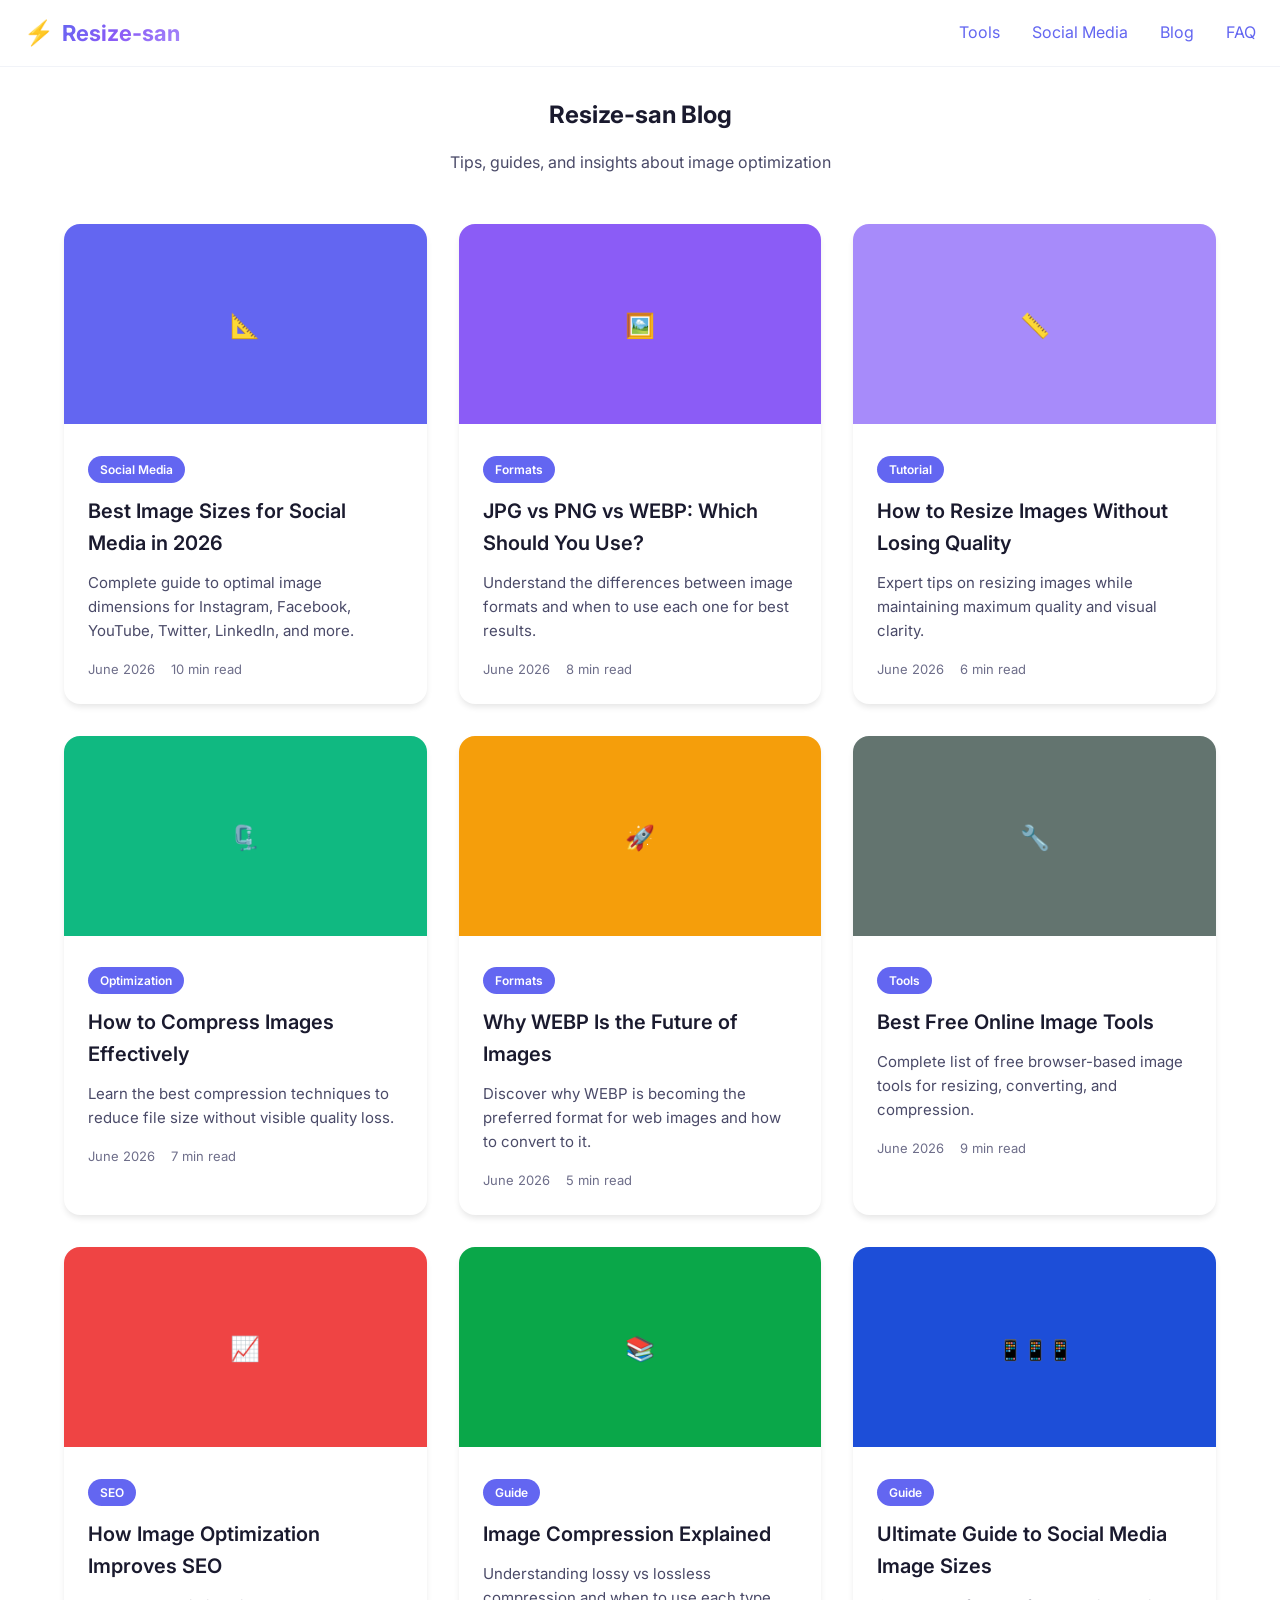
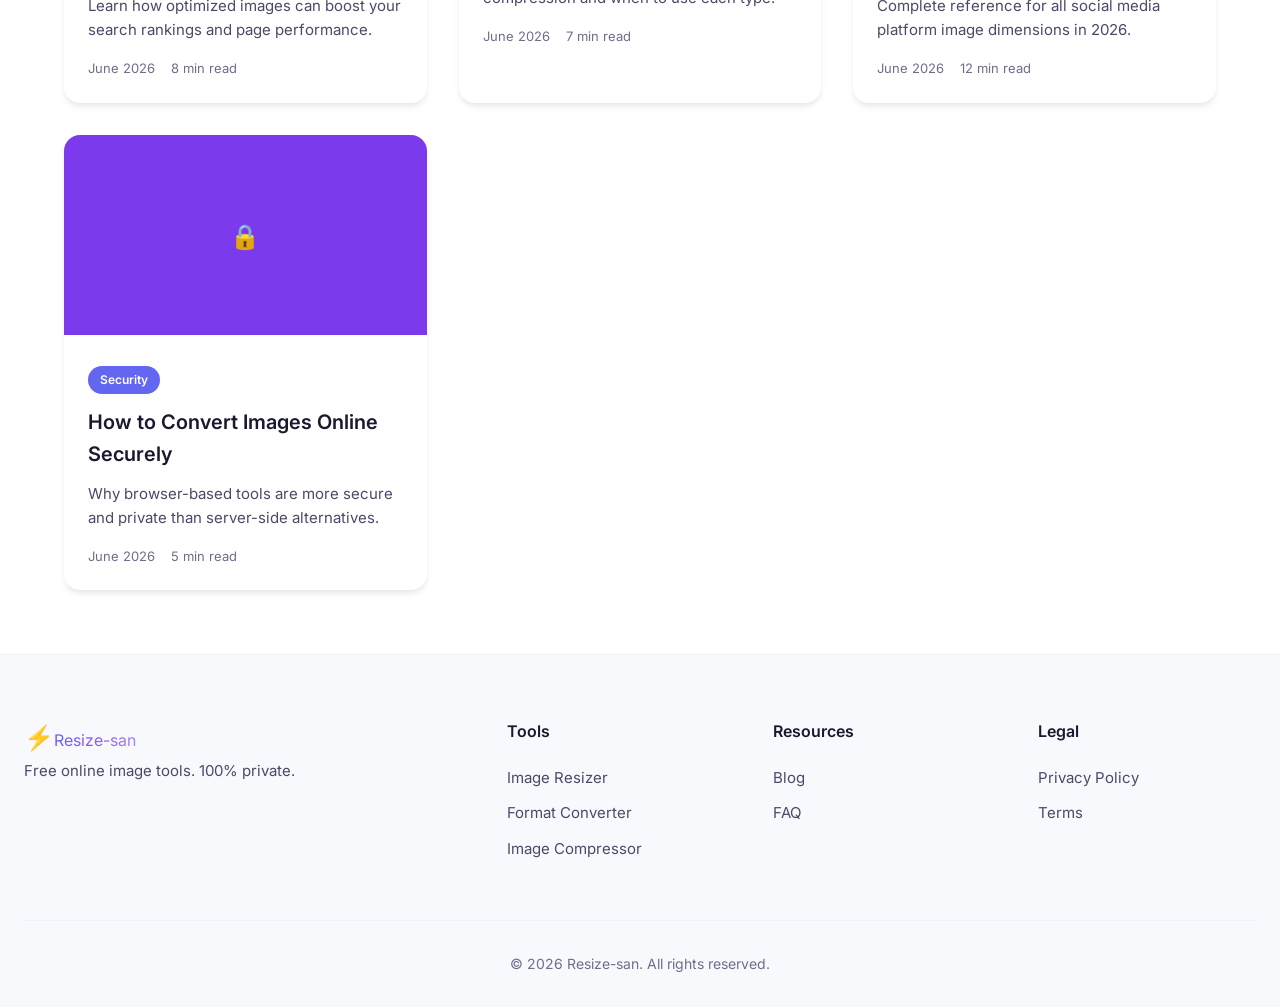
==== commit 67785662: "Complete SEO audit with accessibility and performance optimizations - Update sitemap and robots.txt " ====
--- a/blog/index.html
+++ b/blog/index.html
@@ -3,10 +3,18 @@
 <head>
     <meta charset="UTF-8">
     <meta name="viewport" content="width=device-width, initial-scale=1.0">
-    <meta name="description" content="Resize-san Blog - Tips, guides, and insights about image optimization, resizing, and compression.">
-    <meta name="keywords" content="image resizer, image optimization, image compression, social media sizes, image formats">
-    <title>Blog - Resize-san</title>
-    <link rel="canonical" href="https://resize-san.github.io/blog/">
+    <title>Blog - Resize-san | Image Optimization Tips & Guides</title>
+    <meta name="description" content="Resize-san Blog - Tips, guides, and insights about image optimization, resizing, compression, and social media image sizes. Learn how to optimize your images for better performance.">
+    <meta name="keywords" content="image resizer blog, image optimization, image compression, social media sizes, image formats, jpg png webp, image tips">
+    <meta name="robots" content="index, follow">
+    <link rel="canonical" href="https://resize-san.netlify.app/blog/">
+    <meta property="og:title" content="Resize-san Blog - Image Optimization Tips">
+    <meta property="og:description" content="Tips, guides, and insights about image optimization">
+    <meta property="og:type" content="website">
+    <meta property="og:url" content="https://resize-san.netlify.app/blog/">
+    <meta name="twitter:card" content="summary_large_image">
+    <meta name="twitter:title" content="Resize-san Blog">
+    <meta name="twitter:description" content="Tips, guides, and insights about image optimization">
     <link rel="preconnect" href="https://fonts.googleapis.com">
     <link rel="preconnect" href="https://fonts.gstatic.com" crossorigin>
     <link href="https://fonts.googleapis.com/css2?family=Inter:wght@300;400;500;600;700&family=Space+Grotesk:wght@400;500;600;700&display=swap" rel="stylesheet">
@@ -25,203 +33,78 @@
     </style>
 </head>
 <body>
-    <header class="header" id="header">
+    <header class="header" id="header" role="banner">
         <div class="header-container">
-            <a href="../" class="logo">
-                <span class="logo-icon">⚡</span>
-                <span class="logo-text">Resize-san</span>
-            </a>
-            <nav class="nav" id="nav">
+            <a href="../" class="logo" aria-label="Resize-san Home"><span class="logo-icon">⚡</span><span class="logo-text">Resize-san</span></a>
+            <nav class="nav" id="nav" role="navigation" aria-label="Main">
                 <ul class="nav-list">
-                    <li><a href="../#tools" class="nav-link">Tools</a></li>
-                    <li><a href="../#social-presets" class="nav-link">Social Media</a></li>
-                    <li><a href="../blog/" class="nav-link">Blog</a></li>
-                    <li><a href="../faq/" class="nav-link">FAQ</a></li>
+                    <li><a href="../#tools">Tools</a></li>
+                    <li><a href="../#social-presets">Social Media</a></li>
+                    <li><a href="../blog/">Blog</a></li>
+                    <li><a href="../faq/">FAQ</a></li>
                 </ul>
             </nav>
-            <div class="header-actions">
-                <button class="mobile-menu-btn" id="mobileMenuBtn"><span></span><span></span><span></span></button>
-            </div>
         </div>
     </header>
-
     <main>
         <section class="blog-header">
-            <div class="section-container">
-                <h1>Resize-san Blog</h1>
-                <p style="color: var(--text-secondary); margin-top: 1rem;">Tips, guides, and insights about image optimization</p>
-            </div>
+            <h1>Resize-san Blog</h1>
+            <p style="color: var(--text-secondary); margin-top: 1rem;">Tips, guides, and insights about image optimization</p>
         </section>
-
         <div class="blog-grid">
             <article class="blog-card">
-                <img src="data:image/svg+xml,%3Csvg xmlns='http://www.w3.org/2000/svg' viewBox='0 0 400 200'%3E%3Crect fill='%236366f1' width='400' height='200'/%3E%3Ctext fill='white' font-family='sans-serif' font-size='24' x='50%25' y='55%25' text-anchor='middle'%3E📐%3C/text%3E%3C/svg%3E" alt="Social Media Sizes" class="blog-card-image">
-                <div class="blog-card-content">
-                    <span class="blog-card-category">Social Media</span>
-                    <h3>Best Image Sizes for Social Media in 2026</h3>
-                    <p>Complete guide to optimal image dimensions for Instagram, Facebook, YouTube, Twitter, LinkedIn, and more.</p>
-                    <div class="blog-card-meta">
-                        <span>June 2026</span>
-                        <span>10 min read</span>
-                    </div>
-                </div>
+                <img src="data:image/svg+xml,%3Csvg xmlns='http://www.w3.org/2000/svg' viewBox='0 0 400 200'%3E%3Crect fill='%236366f1' width='400' height='200'/%3E%3Ctext fill='white' font-family='sans-serif' font-size='24' x='50%25' y='55%25' text-anchor='middle'%3E📐%3C/text%3E%3C/svg%3E" alt="Social Media Sizes Guide" class="blog-card-image">
+                <div class="blog-card-content"><span class="blog-card-category">Social Media</span><h3>Best Image Sizes for Social Media in 2026</h3><p>Complete guide to optimal image dimensions for Instagram, Facebook, YouTube, Twitter, LinkedIn, and more.</p><div class="blog-card-meta"><span>June 2026</span><span>10 min read</span></div></div>
             </article>
-
             <article class="blog-card">
-                <img src="data:image/svg+xml,%3Csvg xmlns='http://www.w3.org/2000/svg' viewBox='0 0 400 200'%3E%3Crect fill='%238b5cf6' width='400' height='200'/%3E%3Ctext fill='white' font-family='sans-serif' font-size='24' x='50%25' y='55%25' text-anchor='middle'%3E🖼️%3C/text%3E%3C/svg%3E" alt="Image Formats" class="blog-card-image">
-                <div class="blog-card-content">
-                    <span class="blog-card-category">Formats</span>
-                    <h3>JPG vs PNG vs WEBP: Which Should You Use?</h3>
-                    <p>Understand the differences between image formats and when to use each one for best results.</p>
-                    <div class="blog-card-meta">
-                        <span>June 2026</span>
-                        <span>8 min read</span>
-                    </div>
-                </div>
+                <img src="data:image/svg+xml,%3Csvg xmlns='http://www.w3.org/2000/svg' viewBox='0 0 400 200'%3E%3Crect fill='%238b5cf6' width='400' height='200'/%3E%3Ctext fill='white' font-family='sans-serif' font-size='24' x='50%25' y='55%25' text-anchor='middle'%3E🖼️%3C/text%3E%3C/svg%3E" alt="Image Formats Comparison" class="blog-card-image">
+                <div class="blog-card-content"><span class="blog-card-category">Formats</span><h3>JPG vs PNG vs WEBP: Which Should You Use?</h3><p>Understand the differences between image formats and when to use each one for best results.</p><div class="blog-card-meta"><span>June 2026</span><span>8 min read</span></div></div>
             </article>
-
             <article class="blog-card">
-                <img src="data:image/svg+xml,%3Csvg xmlns='http://www.w3.org/2000/svg' viewBox='0 0 400 200'%3E%3Crect fill='%23a78bfa' width='400' height='200'/%3E%3Ctext fill='white' font-family='sans-serif' font-size='24' x='50%25' y='55%25' text-anchor='middle'%3E📏%3C/text%3E%3C/svg%3E" alt="Resize Images" class="blog-card-image">
-                <div class="blog-card-content">
-                    <span class="blog-card-category">Tutorial</span>
-                    <h3>How to Resize Images Without Losing Quality</h3>
-                    <p>Expert tips on resizing images while maintaining maximum quality and visual clarity.</p>
-                    <div class="blog-card-meta">
-                        <span>June 2026</span>
-                        <span>6 min read</span>
-                    </div>
-                </div>
+                <img src="data:image/svg+xml,%3Csvg xmlns='http://www.w3.org/2000/svg' viewBox='0 0 400 200'%3E%3Crect fill='%23a78bfa' width='400' height='200'/%3E%3Ctext fill='white' font-family='sans-serif' font-size='24' x='50%25' y='55%25' text-anchor='middle'%3E📏%3C/text%3E%3C/svg%3E" alt="Resize Images Without Quality Loss" class="blog-card-image">
+                <div class="blog-card-content"><span class="blog-card-category">Tutorial</span><h3>How to Resize Images Without Losing Quality</h3><p>Expert tips on resizing images while maintaining maximum quality and visual clarity.</p><div class="blog-card-meta"><span>June 2026</span><span>6 min read</span></div></div>
             </article>
-
             <article class="blog-card">
-                <img src="data:image/svg+xml,%3Csvg xmlns='http://www.w3.org/2000/svg' viewBox='0 0 400 200'%3E%3Crect fill='%2310b981' width='400' height='200'/%3E%3Ctext fill='white' font-family='sans-serif' font-size='24' x='50%25' y='55%25' text-anchor='middle'%3E🗜️%3C/text%3E%3C/svg%3E" alt="Compress Images" class="blog-card-image">
-                <div class="blog-card-content">
-                    <span class="blog-card-category">Optimization</span>
-                    <h3>How to Compress Images Effectively</h3>
-                    <p>Learn the best compression techniques to reduce file size without visible quality loss.</p>
-                    <div class="blog-card-meta">
-                        <span>June 2026</span>
-                        <span>7 min read</span>
-                    </div>
-                </div>
+                <img src="data:image/svg+xml,%3Csvg xmlns='http://www.w3.org/2000/svg' viewBox='0 0 400 200'%3E%3Crect fill='%2310b981' width='400' height='200'/%3E%3Ctext fill='white' font-family='sans-serif' font-size='24' x='50%25' y='55%25' text-anchor='middle'%3E🗜️%3C/text%3E%3C/svg%3E" alt="Compress Images Effectively" class="blog-card-image">
+                <div class="blog-card-content"><span class="blog-card-category">Optimization</span><h3>How to Compress Images Effectively</h3><p>Learn the best compression techniques to reduce file size without visible quality loss.</p><div class="blog-card-meta"><span>June 2026</span><span>7 min read</span></div></div>
             </article>
-
             <article class="blog-card">
-                <img src="data:image/svg+xml,%3Csvg xmlns='http://www.w3.org/2000/svg' viewBox='0 0 400 200'%3E%3Crect fill='%23f59e0b' width='400' height='200'/%3E%3Ctext fill='white' font-family='sans-serif' font-size='24' x='50%25' y='55%25' text-anchor='middle'%3E🚀%3C/text%3E%3C/svg%3E" alt="WEBP Format" class="blog-card-image">
-                <div class="blog-card-content">
-                    <span class="blog-card-category">Formats</span>
-                    <h3>Why WEBP Is the Future of Images</h3>
-                    <p>Discover why WEBP is becoming the preferred format for web images and how to convert to it.</p>
-                    <div class="blog-card-meta">
-                        <span>June 2026</span>
-                        <span>5 min read</span>
-                    </div>
-                </div>
+                <img src="data:image/svg+xml,%3Csvg xmlns='http://www.w3.org/2000/svg' viewBox='0 0 400 200'%3E%3Crect fill='%23f59e0b' width='400' height='200'/%3E%3Ctext fill='white' font-family='sans-serif' font-size='24' x='50%25' y='55%25' text-anchor='middle'%3E🚀%3C/text%3E%3C/svg%3E" alt="WEBP Future" class="blog-card-image">
+                <div class="blog-card-content"><span class="blog-card-category">Formats</span><h3>Why WEBP Is the Future of Images</h3><p>Discover why WEBP is becoming the preferred format for web images and how to convert to it.</p><div class="blog-card-meta"><span>June 2026</span><span>5 min read</span></div></div>
             </article>
-
             <article class="blog-card">
-                <img src="data:image/svg+xml,%3Csvg xmlns='http://www.w3.org/2000/svg' viewBox='0 0 400 200'%3E%3Crect fill='%2363746f' width='400' height='200'/%3E%3Ctext fill='white' font-family='sans-serif' font-size='24' x='50%25' y='55%25' text-anchor='middle'%3E🔧%3C/text%3E%3C/svg%3E" alt="Online Tools" class="blog-card-image">
-                <div class="blog-card-content">
-                    <span class="blog-card-category">Tools</span>
-                    <h3>Best Free Online Image Tools</h3>
-                    <p>Complete list of free browser-based image tools for resizing, converting, and compression.</p>
-                    <div class="blog-card-meta">
-                        <span>June 2026</span>
-                        <span>9 min read</span>
-                    </div>
-                </div>
+                <img src="data:image/svg+xml,%3Csvg xmlns='http://www.w3.org/2000/svg' viewBox='0 0 400 200'%3E%3Crect fill='%2363746f' width='400' height='200'/%3E%3Ctext fill='white' font-family='sans-serif' font-size='24' x='50%25' y='55%25' text-anchor='middle'%3E🔧%3C/text%3E%3C/svg%3E" alt="Free Online Image Tools" class="blog-card-image">
+                <div class="blog-card-content"><span class="blog-card-category">Tools</span><h3>Best Free Online Image Tools</h3><p>Complete list of free browser-based image tools for resizing, converting, and compression.</p><div class="blog-card-meta"><span>June 2026</span><span>9 min read</span></div></div>
             </article>
-
             <article class="blog-card">
-                <img src="data:image/svg+xml,%3Csvg xmlns='http://www.w3.org/2000/svg' viewBox='0 0 400 200'%3E%3Crect fill='%23ef4444' width='400' height='200'/%3E%3Ctext fill='white' font-family='sans-serif' font-size='24' x='50%25' y='55%25' text-anchor='middle'%3E📈%3C/text%3E%3C/svg%3E" alt="SEO" class="blog-card-image">
-                <div class="blog-card-content">
-                    <span class="blog-card-category">SEO</span>
-                    <h3>How Image Optimization Improves SEO</h3>
-                    <p>Learn how optimized images can boost your search rankings and page performance.</p>
-                    <div class="blog-card-meta">
-                        <span>June 2026</span>
-                        <span>8 min read</span>
-                    </div>
-                </div>
+                <img src="data:image/svg+xml,%3Csvg xmlns='http://www.w3.org/2000/svg' viewBox='0 0 400 200'%3E%3Crect fill='%23ef4444' width='400' height='200'/%3E%3Ctext fill='white' font-family='sans-serif' font-size='24' x='50%25' y='55%25' text-anchor='middle'%3E📈%3C/text%3E%3C/svg%3E" alt="Image SEO" class="blog-card-image">
+                <div class="blog-card-content"><span class="blog-card-category">SEO</span><h3>How Image Optimization Improves SEO</h3><p>Learn how optimized images can boost your search rankings and page performance.</p><div class="blog-card-meta"><span>June 2026</span><span>8 min read</span></div></div>
             </article>
-
             <article class="blog-card">
-                <img src="data:image/svg+xml,%3Csvg xmlns='http://www.w3.org/2000/svg' viewBox='0 0 400 200'%3E%3Crect fill='%230aa749' width='400' height='200'/%3E%3Ctext fill='white' font-family='sans-serif' font-size='24' x='50%25' y='55%25' text-anchor='middle'%3E📚%3C/text%3E%3C/svg%3E" alt="Compression" class="blog-card-image">
-                <div class="blog-card-content">
-                    <span class="blog-card-category">Guide</span>
-                    <h3>Image Compression Explained</h3>
-                    <p>Understanding lossy vs lossless compression and when to use each type.</p>
-                    <div class="blog-card-meta">
-                        <span>June 2026</span>
-                        <span>7 min read</span>
-                    </div>
-                </div>
+                <img src="data:image/svg+xml,%3Csvg xmlns='http://www.w3.org/2000/svg' viewBox='0 0 400 200'%3E%3Crect fill='%230aa749' width='400' height='200'/%3E%3Ctext fill='white' font-family='sans-serif' font-size='24' x='50%25' y='55%25' text-anchor='middle'%3E📚%3C/text%3E%3C/svg%3E" alt="Compression Explained" class="blog-card-image">
+                <div class="blog-card-content"><span class="blog-card-category">Guide</span><h3>Image Compression Explained</h3><p>Understanding lossy vs lossless compression and when to use each type.</p><div class="blog-card-meta"><span>June 2026</span><span>7 min read</span></div></div>
             </article>
-
             <article class="blog-card">
-                <img src="data:image/svg+xml,%3Csvg xmlns='http://www.w3.org/2000/svg' viewBox='0 0 400 200'%3E%3Crect fill='%231d4ed8' width='400' height='200'/%3E%3Ctext fill='white' font-family='sans-serif' font-size='20' x='50%25' y='55%25' text-anchor='middle'%3E📱📱📱%3C/text%3E%3C/svg%3E" alt="Social Media" class="blog-card-image">
-                <div class="blog-card-content">
-                    <span class="blog-card-category">Guide</span>
-                    <h3>Ultimate Guide to Social Media Image Sizes</h3>
-                    <p>Complete reference for all social media platform image dimensions in 2026.</p>
-                    <div class="blog-card-meta">
-                        <span>June 2026</span>
-                        <span>12 min read</span>
-                    </div>
-                </div>
+                <img src="data:image/svg+xml,%3Csvg xmlns='http://www.w3.org/2000/svg' viewBox='0 0 400 200'%3E%3Crect fill='%231d4ed8' width='400' height='200'/%3E%3Ctext fill='white' font-family='sans-serif' font-size='20' x='50%25' y='55%25' text-anchor='middle'%3E📱📱📱%3C/text%3E%3C/svg%3E" alt="Social Media Guide" class="blog-card-image">
+                <div class="blog-card-content"><span class="blog-card-category">Guide</span><h3>Ultimate Guide to Social Media Image Sizes</h3><p>Complete reference for all social media platform image dimensions in 2026.</p><div class="blog-card-meta"><span>June 2026</span><span>12 min read</span></div></div>
             </article>
-
             <article class="blog-card">
                 <img src="data:image/svg+xml,%3Csvg xmlns='http://www.w3.org/2000/svg' viewBox='0 0 400 200'%3E%3Crect fill='%237c3aed' width='400' height='200'/%3E%3Ctext fill='white' font-family='sans-serif' font-size='24' x='50%25' y='55%25' text-anchor='middle'%3E🔒%3C/text%3E%3C/svg%3E" alt="Online Security" class="blog-card-image">
-                <div class="blog-card-content">
-                    <span class="blog-card-category">Security</span>
-                    <h3>How to Convert Images Online Securely</h3>
-                    <p>Why browser-based tools are more secure and private than server-side alternatives.</p>
-                    <div class="blog-card-meta">
-                        <span>June 2026</span>
-                        <span>5 min read</span>
-                    </div>
-                </div>
+                <div class="blog-card-content"><span class="blog-card-category">Security</span><h3>How to Convert Images Online Securely</h3><p>Why browser-based tools are more secure and private than server-side alternatives.</p><div class="blog-card-meta"><span>June 2026</span><span>5 min read</span></div></div>
             </article>
         </div>
     </main>
-
-    <footer class="footer">
+    <footer class="footer" role="contentinfo">
         <div class="footer-container">
             <div class="footer-grid">
-                <div class="footer-brand">
-                    <a href="../" class="logo"><span class="logo-icon">⚡</span><span class="logo-text">Resize-san</span></a>
-                    <p>Free online image tools. 100% private.</p>
-                </div>
-                <div class="footer-links">
-                    <h4>Tools</h4>
-                    <ul>
-                        <li><a href="../#tools">Image Resizer</a></li>
-                        <li><a href="../#tools">Format Converter</a></li>
-                        <li><a href="../#tools">Image Compressor</a></li>
-                    </ul>
-                </div>
-                <div class="footer-links">
-                    <h4>Resources</h4>
-                    <ul>
-                        <li><a href="../blog/">Blog</a></li>
-                        <li><a href="../faq/">FAQ</a></li>
-                    </ul>
-                </div>
-                <div class="footer-links">
-                    <h4>Legal</h4>
-                    <ul>
-                        <li><a href="#">Privacy Policy</a></li>
-                        <li><a href="#">Terms</a></li>
-                    </ul>
-                </div>
+                <div class="footer-brand"><a href="../"><span class="logo-icon">⚡</span><span class="logo-text">Resize-san</span></a><p>Free online image tools. 100% private.</p></div>
+                <nav class="footer-links" aria-label="Tools"><h4>Tools</h4><ul><li><a href="../#tools">Image Resizer</a></li><li><a href="../#tools">Format Converter</a></li><li><a href="../#tools">Image Compressor</a></li></ul></nav>
+                <nav class="footer-links" aria-label="Resources"><h4>Resources</h4><ul><li><a href="../blog/">Blog</a></li><li><a href="../faq/">FAQ</a></li></ul></nav>
+                <nav class="footer-links" aria-label="Legal"><h4>Legal</h4><ul><li><a href="#">Privacy Policy</a></li><li><a href="#">Terms</a></li></ul></nav>
             </div>
-            <div class="footer-bottom">
-                <p>&copy; 2026 Resize-san. All rights reserved.</p>
-            </div>
+            <div class="footer-bottom"><p>&copy; 2026 Resize-san. All rights reserved.</p></div>
         </div>
     </footer>
-
-    <script src="../js/app.js"></script>
+    <script src="../js/app.js" defer></script>
 </body>
 </html>
--- a/css/styles.css
+++ b/css/styles.css
@@ -1443,6 +1443,51 @@
     display: none !important;
 }
 
+/* =====================================================
+   Accessibility - Skip Link
+   ===================================================== */
+
+.skip-link {
+    position: absolute;
+    top: -100px;
+    left: 50%;
+    transform: translateX(-50%);
+    background: var(--accent-primary);
+    color: white;
+    padding: 0.75rem 1.5rem;
+    border-radius: var(--radius-md);
+    z-index: 10000;
+    transition: top var(--transition-normal);
+    font-weight: 600;
+    text-decoration: none;
+}
+
+.skip-link:focus {
+    top: 1rem;
+    outline: 2px solid var(--accent-secondary);
+    outline-offset: 2px;
+}
+
+/* =====================================================
+   AdSense Ad Containers
+   ===================================================== */
+
+.ad-container {
+    min-height: 90px;
+    background: var(--bg-tertiary);
+    border-radius: var(--radius-md);
+    display: flex;
+    align-items: center;
+    justify-content: center;
+    margin: 2rem auto;
+    text-align: center;
+}
+
+.ad-container ins.adsbygoogle {
+    display: block !important;
+}
+
+/* Utility Classes */
 .sr-only {
     position: absolute;
     width: 1px;
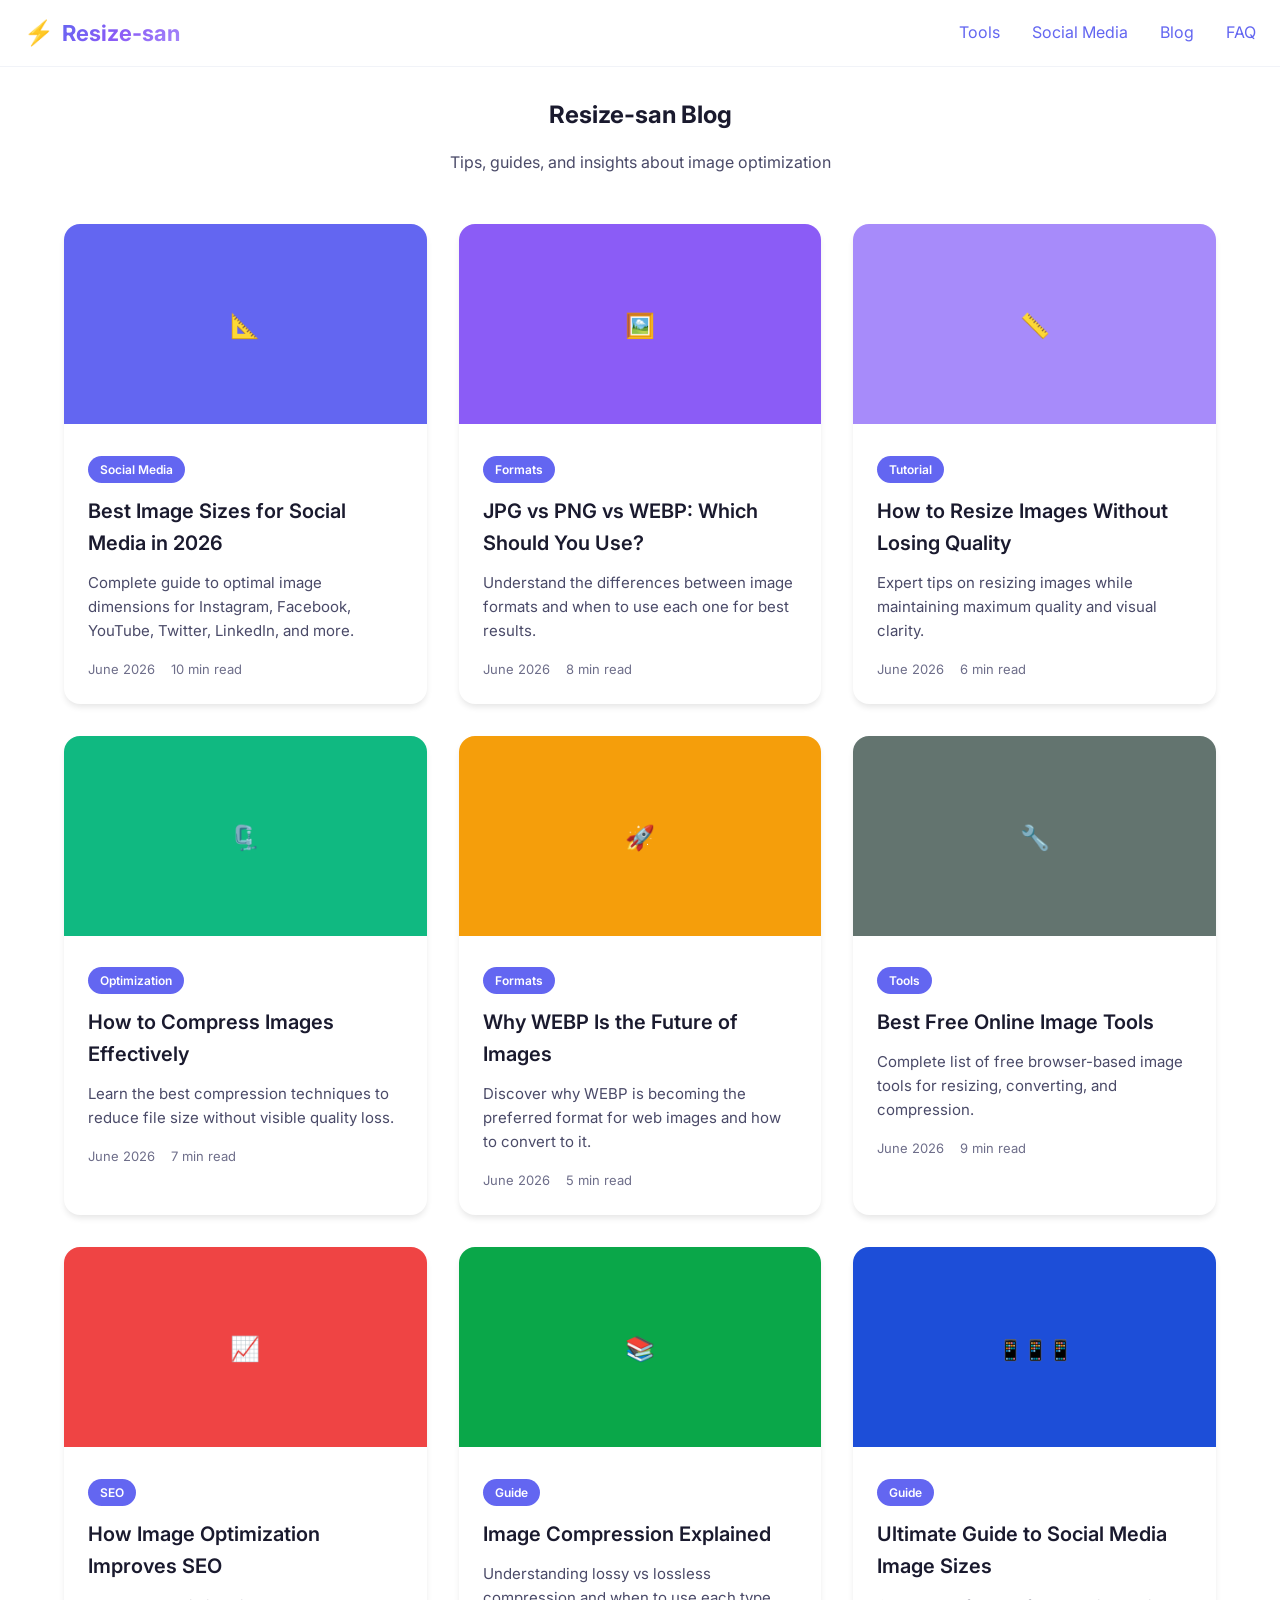
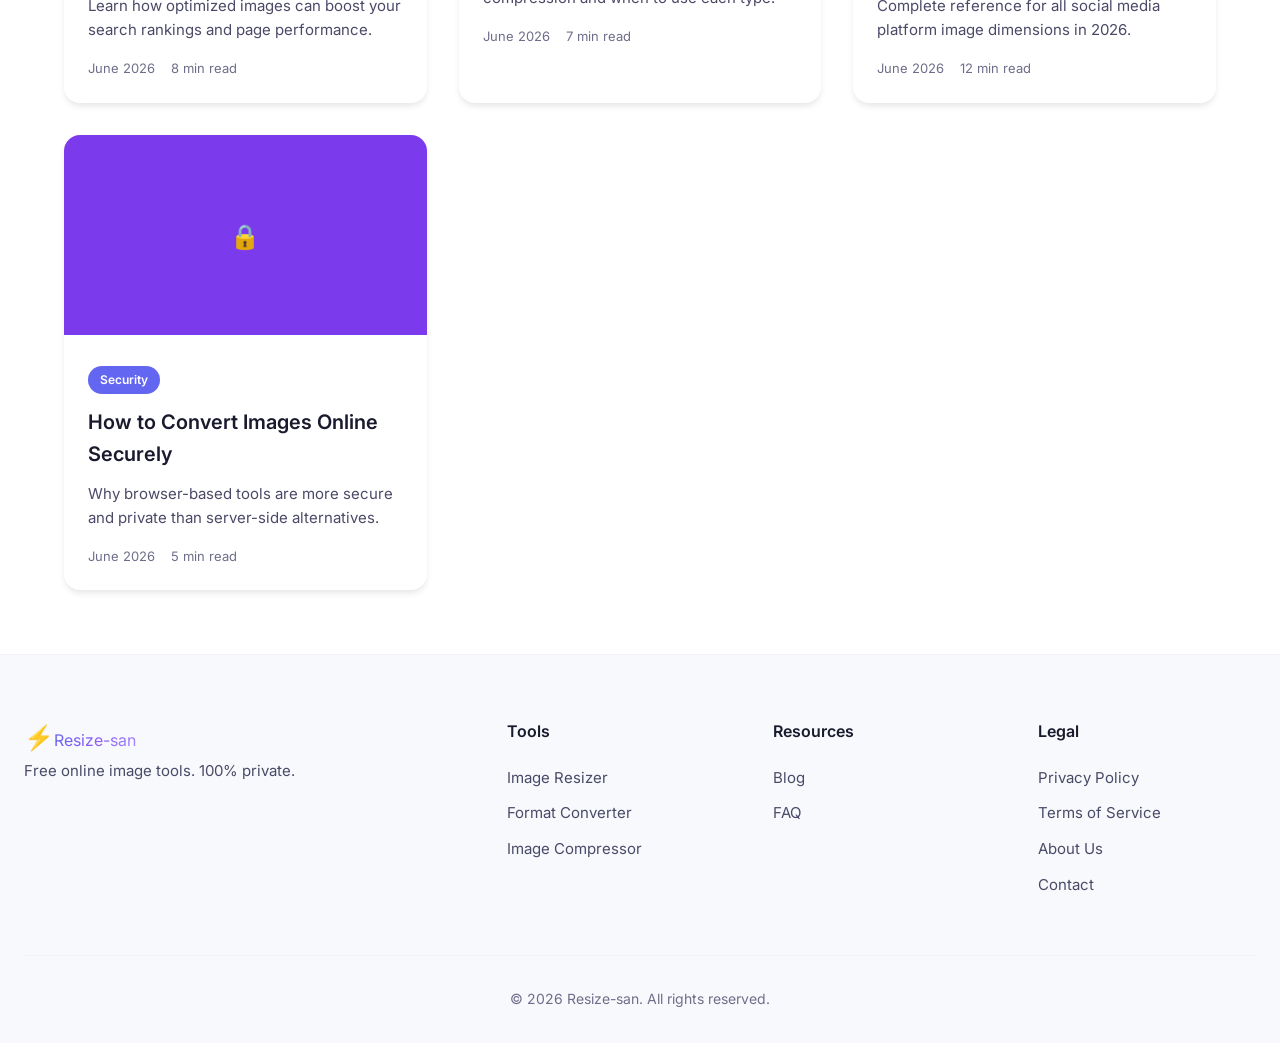
==== commit 23f09c50: "Add legal and informational pages New pages: - privacy.html - Privacy Policy - about.html - About Us" ====
--- a/blog/index.html
+++ b/blog/index.html
@@ -100,7 +100,7 @@
                 <div class="footer-brand"><a href="../"><span class="logo-icon">⚡</span><span class="logo-text">Resize-san</span></a><p>Free online image tools. 100% private.</p></div>
                 <nav class="footer-links" aria-label="Tools"><h4>Tools</h4><ul><li><a href="../#tools">Image Resizer</a></li><li><a href="../#tools">Format Converter</a></li><li><a href="../#tools">Image Compressor</a></li></ul></nav>
                 <nav class="footer-links" aria-label="Resources"><h4>Resources</h4><ul><li><a href="../blog/">Blog</a></li><li><a href="../faq/">FAQ</a></li></ul></nav>
-                <nav class="footer-links" aria-label="Legal"><h4>Legal</h4><ul><li><a href="#">Privacy Policy</a></li><li><a href="#">Terms</a></li></ul></nav>
+                <nav class="footer-links" aria-label="Legal"><h4>Legal</h4><ul><li><a href="../privacy.html">Privacy Policy</a></li><li><a href="../terms.html">Terms of Service</a></li><li><a href="../about.html">About Us</a></li><li><a href="../contact.html">Contact</a></li></ul></nav>
             </div>
             <div class="footer-bottom"><p>&copy; 2026 Resize-san. All rights reserved.</p></div>
         </div>
